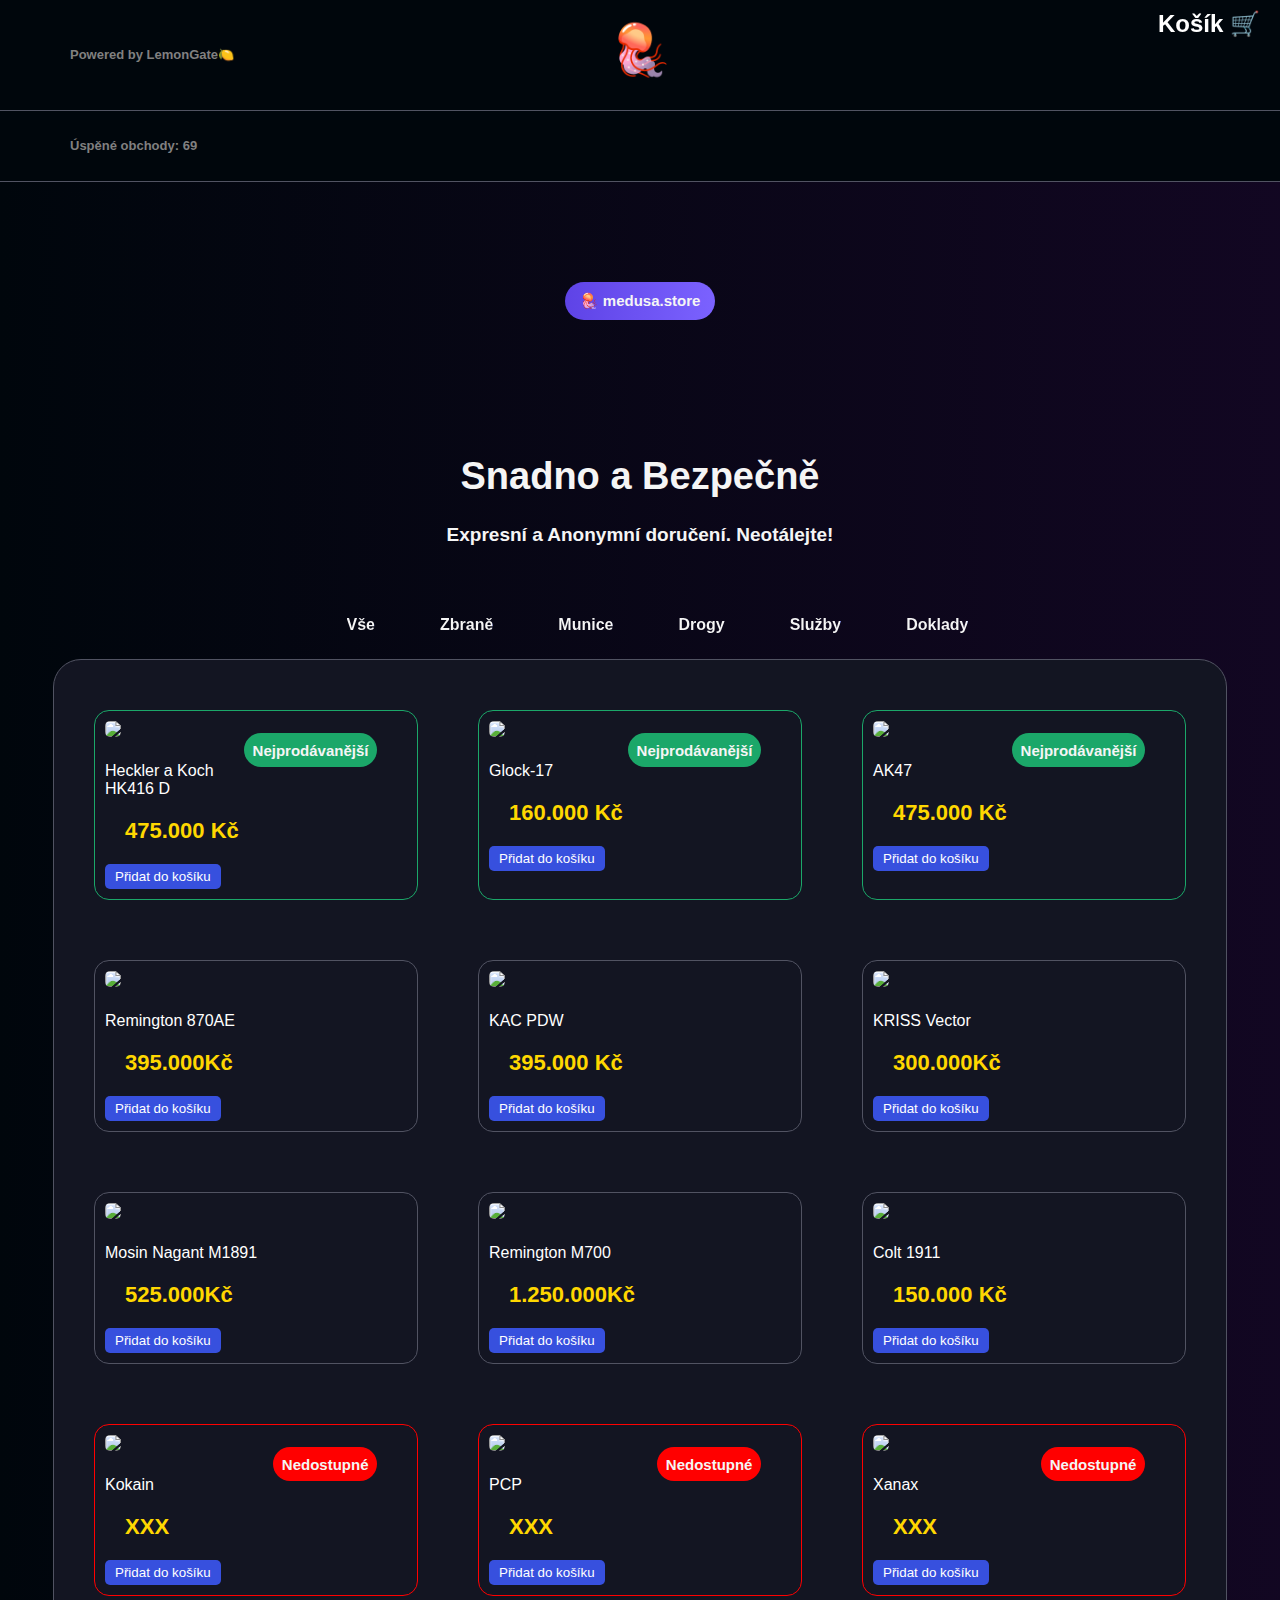
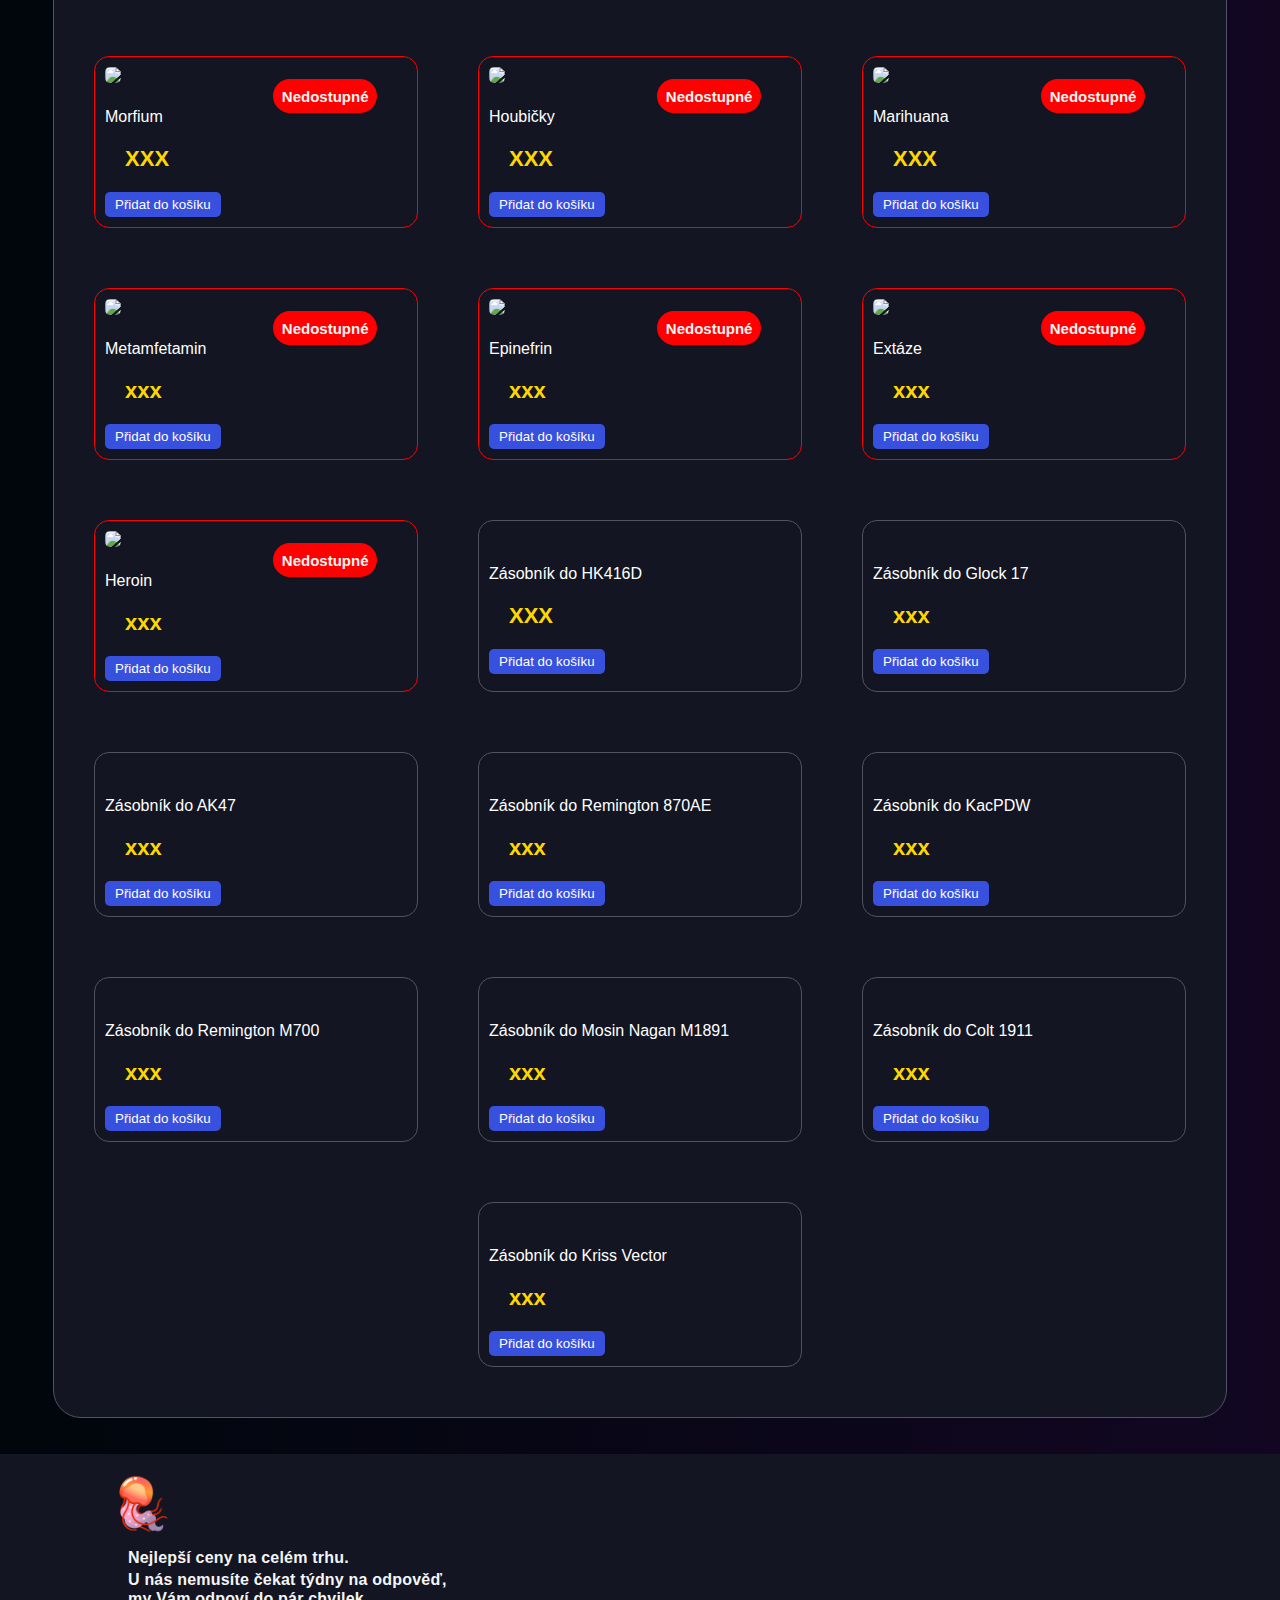
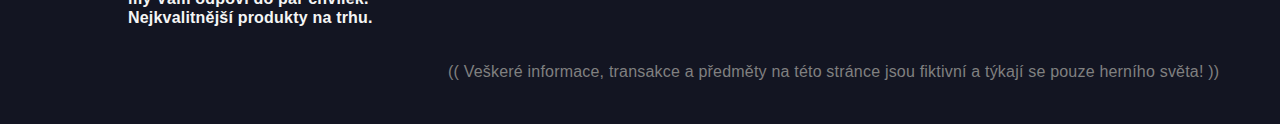
==== main.html @ bc712dbf "medusa.store" ====
<!DOCTYPE html>
<html lang="en">
<head>
    <meta charset="UTF-8">
    <meta name="viewport" content="width=device-width, initial-scale=1.0">
    <link rel="stylesheet" href="styles.css">
    <link rel="stylesheet" href="https://fonts.googleapis.com/css2?family=Poppins:wght@500;700&display=swap">

    <script defer src="script.js"></script>
    <title>Product Shop</title>
</head>
<body>
    <div class="container">
        <div class="header">
            <a href="https://artic.leosight.cz/lemongate.ic/" class="powered-by" style="text-decoration: none;"><b>Powered by LemonGate🍋</b></a>
            <p class="logo"><b>🪼</b></p>
        </div>
        <div class="underheader"></div>
        
        <div class="successful-deals">
            <p class="deals-text"><b>Úspěné obchody: 69</b></p>
            <p class="email-text"><b>Email: xyzxyaseawd.ic</b></p>
        </div>
        <div class="underheader"></div>
        <div class="medusa-store">
            <span><b>🪼 medusa.store</b></span>
        </div>
        <div class="slogan">
            <h1><b>Snadno a Bezpečně</b></h1>
            <h4>Expresní a Anonymní doručení. Neotálejte!</h4>
        </div>
        <div class="category-selection">
            <div class="category-option" data-category="all" onclick="selectCategory('all')"><b>Vše</b></div>
            <div class="category-option" data-category="weapons" onclick="selectCategory('weapons')"><b>Zbraně</b></div>
            <div class="category-option" data-category="ammo" onclick="selectCategory('ammo')"><b>Munice</b></div>
            <div class="category-option" data-category="drugs" onclick="selectCategory('drugs')"><b>Drogy</b></div>
            <div class="category-option" data-category="services" onclick="selectCategory('services')"><b>Služby</b></div>
            <div class="category-option" data-category="documents" onclick="selectCategory('documents')"><b>Doklady</b></div>
        </div>  
        <div class="product-container">
            <!-- TUTO NIC NEDOPLŇOVAT -->
            <!-- TUTO NIC NEDOPLŇOVAT -->
            <!-- TUTO NIC NEDOPLŇOVAT -->
        </div>
     </div>
     <div class="cart-container">
        <div class="cart-icon" onclick="toggleCart()"><b>Košík</b> 🛒</div>
        <div class="cart">
            <h2>Obsah košíku</h2>
            <ul id="cart-items"></ul>
            <div class="cart-total">Total: <span id="cart-total">0 Kč</span></div>
            <button class="complete-btn" onclick="openCompleteForm()">Pokračovat</button>
            <div id="complete-form" style="display: none;">
                <h2>Dokončete objednávku</h2>
                <table>
                    <tr>
                        <td><label for="email">Anonmail:</label></td>
                        <td><input type="text" id="email" name="email"></td>
                    </tr>
                    <tr>
                        <td><label for="number">Tel. číslo:</label></td>
                        <td><input type="text" id="number" name="number"></td>
                    </tr>
                    <tr>
                        <td><label for="delivery">Možnosti doručení:</label></td>
                        <td>
                            <select id="delivery" name="delivery">
                                <option value="Osobní vyzvednutí">Osobní vyzvednutí [ + 100 Tisíc ]</option>
                                <option value="Vyzvednutí z loakce">Vyzvednutí z určeného místa [ Zdarma ]</option>
                            </select>
                        </td>
                    </tr>
                    
                </table>
                <button onclick="submitForm()">Odeslat</button>
            </div>
        </div>
    </div>
    <br>
    <br>


    <div class="header2">
        <p class="dolnilogo"><b>🪼</b></p>
        <h4 class="dolnitext2"> Nejlepší ceny na celém trhu.</h4>
        <h4 class="dolnitext">U nás nemusíte čekat týdny na odpověď,</h4>
        <h4 class="dolnitext3">my Vám odpoví do pár chvilek.</h4>
        <h4 class="dolnitext4">Nejkvalitnější produkty na trhu.</h4>
        <p class="ooc">(( Veškeré informace, transakce a předměty na této stránce jsou fiktivní a týkají se pouze herního světa! ))</p>
    </div>

        
    </div>

    <div class="notification" id="notification">
        <h2>Objednávka dokončena</h2>
        <p>Vaše objednávka zůstala úspěšně dokončena!</p>
        <p id="orderCode"></p>
        <p id="orderDate"></p>
    </div>

    
</body>
</html>
---- styles.css ----
body {
  margin: 0;
  padding: 0;
  font-family: "Poppins-Bold", sans-serif;
  background: linear-gradient(to right, #00060C, hsl(265, 67%, 8%));
  
}


.header {
  width: 100%;
  height: 110px;
  background-color:    #00060C;
  position: relative;
}

.powered-by {
  position: absolute;
  left: 70px;
  top: 0;
  height: 15px;
  line-height: 110px;
  margin: 0;
  color: grey;
  font-size: 13px;
  font-family: Arial, sans-serif;
}

.logo {
  position: absolute;
  text-align: center;
  left: 50%;
  top: 0%;
  transform: translate(-50%, -50%);
  font-size: 50px;
}

.underheader {
  width: 100%;
  height: 1px;
  background-color: #515362;
}

.successful-deals {
  width: 100%;
  height: 70px;
  background-color: #00060C;
  position: relative;
}

.deals-text {
  position: absolute;
  left: 70px;
  top: 0;
  height: 15px;
  line-height: 70px;
  margin: 0;
  color: grey;
  font-size: 13px;
  font-family: Arial, sans-serif;
}

.email-text {
  position: absolute;
  left: 45%;
  top: 0%;
  transform: translate(-50%, -50%);
  height: 15px;
  line-height: 70px;
  margin: 0;
  color: grey;
  font-size: 13px;
  font-family: Arial, sans-serif;
  opacity: 0;
  animation: fadeIn 2.5s ease-out forwards;
}


@keyframes fadeIn {
  from {
      opacity: 0;
      transform: translateY(5px); 
  }
  to {
      opacity: 1;
      transform: translateY(0);
  }
}


.nav-buttons {
  width: 150px;
  display: flex;
}

.category-selection {
  margin: auto;
  color: whitesmoke;
  display: flex;
  border-radius: 50px;
  width: 90%;
  max-width: 2000px; 
  padding: 5px;
  justify-content: center;
}

.category-option {
  cursor: pointer;
  margin: 15px;
  margin-left: 50px;
  margin-top: 25px;
  display: flex;
  align-items: center;
  position: relative;
  overflow: hidden;
  background-image: linear-gradient(
    to right,
    #3750de,
    #3750de 50%,
    whitesmoke 50%
  );
  background-size: 200% 100%;
  background-position: -100%;
  display: inline-block;
  padding: 5px 0;
  position: relative;
  -webkit-background-clip: text;
  -webkit-text-fill-color: transparent;
  transition: all 0.4s ease-in-out;
  font-size: bold;
}

.category-option:before {
  content: '';
  background: #54b3d6;
  display: block;
  position: absolute;
  bottom: -3px;
  left: 0;
  width: 0;
  height: 3px;
  transition: all 0.3s ease-in-out;
  font-size: bold;
}

.category-option:hover {
 background-position: 0;
}

.category-option:hover::before {
  width:100%;
}

.category-text {
  padding: 10px;
  border-radius: 20px;
  color: white;
}

.category-space {
  width: 250px;
}

.select-box {
  appearance: none;
  width: 100%;
  color: white;
  background-color: #5500C2;
  font-size: 15px;
  margin: auto;
  color: white;
  display: flex;
  border: 1px solid white;
  border-radius: 10px;
  padding: 5px;
  justify-content: center;
  text-align: center;
}


.slogan {
  color: whitesmoke;
  text-align: center;
  padding: 10px;
  font-family: "Poppins-Bold", sans-serif;
  font-size: 19px;
  margin-top: 10px;
}

.medusa-store {
  color: whitesmoke;
  font-size: 15px;
  text-align: center;
  margin: 100px auto;
  padding: 10px;
  background: linear-gradient(to left, #7b62ff, #5e43e6);
  border-radius: 20px;
  width: 130px;
}

.product-container {
  width: 90%;
  max-width: 1200px;
  margin: 0 auto;
  border-radius: 28px;
  border: 1px solid #515362;
  padding: 10px;
  padding-top: 20px;
  padding-bottom: 20px;
  background-color: #131522;
  display: flex;
  flex-wrap: wrap;
  justify-content: space-evenly;
}

.product {
  width: calc(33.33% - 60px);
  margin: 30px;
  padding: 10px;
  border: 1px solid #515362;
  border-radius: 15px;
  box-sizing: border-box;
  align-items: center;
  box-sizing: border-box;
  transition: transform 0.3s ease;
}

.zvetseno {
  transform: scale(1.1); 
}

@media (max-width: 900px) {
  .product {
    width: calc(50% - 20px);
  }
}

@media (max-width: 600px) {
  .product {
    width: calc(100% - 20px);
  }
}


.product img {
  max-width: 35%;
  height: auto;
  border-radius: 5px;
  margin-bottom: 5px;
  text-align: center;
}

.product-description {
  margin-top: 10px;
}

.product p {
  color: white;
}

.Bestseller-label {
  color: whitesmoke;
  font-weight: bold;
  text-align: right;
  margin-right: 30px;
  margin-top: 12px;
  display: inline-block;
  background-color: #1ba769;
  padding: 8.5px;
  border-radius: 85px;
  font-size: 15px;
  float: right;
}

.outofstock-label{
  color: whitesmoke;
  font-weight: bold;
  text-align: right;
  margin-right: 30px;
  margin-top: 12px;
  display: inline-block;
  background-color: red;
  padding: 8.5px;
  border-radius: 85px;
  font-size: 15px;
  float: right;
}


.cart-container {
  position: fixed;
  top: 10px;
  right: 10px;
  display: flex;
  align-items: center;
  color: white;
  cursor: pointer;
}



.cart-icon {
  font-size: 24px;
  margin-right: 10px;
}

.cart {
  display: none;
  position: absolute;
  top: 40px;
  right: 0;
  background-color: #131522;
  padding: 10px;
  border-radius: 10px;
  box-shadow: 0 0 10px rgba(0, 0, 0, 0.5);
  z-index: 1;
}

.cart h2 {
  margin-bottom: 10px;
  margin: auto;
  align-items: center;
  text-align: center;
}

.cart-total {
  margin-top: 10px;
  margin-right: 300px;
  margin-top:10px ;

}


.add-to-cart {
  background-color: #3750de;
  color: white;
  border: none;
  padding: 5px 10px;
  border-radius: 5px;
  cursor: pointer;
  
}

#cart-total {
    display: inline-block;
}

.header2 {
  width: 100%;
  height: 270px;
  background-color: #131522;
  position: relative;
}

.dolnitext2 {
  position: absolute;
  left: 10%;
  top: 20%;
  height: 15px;
  line-height: 100px;
  margin: 0;
  color: whitesmoke;
  font-size: 16px;
  font-family: Arial, sans-serif;
  letter-spacing: 0.2px;
}

.dolnitext {
  position: absolute;
  left: 10%;
  top: 28%;
  height: 15px;
  line-height: 100px;
  margin: 0;
  color: whitesmoke;
  font-size: 16px;
  font-family: Arial, sans-serif;
  letter-spacing: 0.2px;
}

.dolnitext3 {
  position: absolute;
  left: 10%;
  top: 35%;
  height: 15px;
  line-height: 100px;
  margin: 0;
  color: whitesmoke;
  font-size: 16px;
  font-family: Arial, sans-serif;
  letter-spacing: 0.2px;
}

.dolnilogo {

  position: absolute;
  text-align: center;
  left: 11%;
  top: 0%;
  transform: translate(-50%, -50%);
  font-size: 50px;
  }
  
  .dolnitext4 {
    position: absolute;
    left: 10%;
    top: 42%;
    height: 15px;
    line-height: 100px;
    margin: 0;
    color: whitesmoke;
    font-size: 16px;
    font-family: Arial, sans-serif;
    letter-spacing: 0.2px;
  }

  .complete-btn {
    background-color: #28a745;
    color: white;
    border: none;
    padding: 5px 10px;
    border-radius: 5px;
    cursor: pointer;
    margin-top: 10px;
}

#complete-form {
    margin-top: 15px;
}

.notification {
  position: fixed;
  bottom: 20px;
  right: 20px;
  width: 225px;
  height: 125px;
  background-color: #131522;
  border: 2px solid #515362;
  border-radius: 10px;
  color: #ffffff;
  padding: 10px;
  display: none;
  transition: opacity 0.5s ease-in-out;
  text-align: center;
}

.notification h2 {
  margin-top: 0;
  font-size: 16px;
}

.notification p {
  font-size: 14px;
  text-align: center;
}

.ooc {
  position: absolute;
  left: 35%;
  top: 62%;
  height: 15px;
  line-height: 100px;
  margin: 0;
  color: grey;
  font-size: 16px;
  font-family: Arial, sans-serif;
  letter-spacing: 0.2px;
}


.stock {
  position: fixed;
  bottom: 20px;
  right: 20px;
  width: 225px;
  height: 125px;
  background-color: #131522;
  border: 2px solid #515362;
  border-radius: 10px;
  color: #ffffff;
  padding: 10px;
  display: none;
  transition: opacity 0.5s ease-in-out;
  text-align: center;
}

.stock h2 {
  margin-top: 0;
  font-size: 16px;
}

.stock p {
  font-size: 14px;
  text-align: center;
}
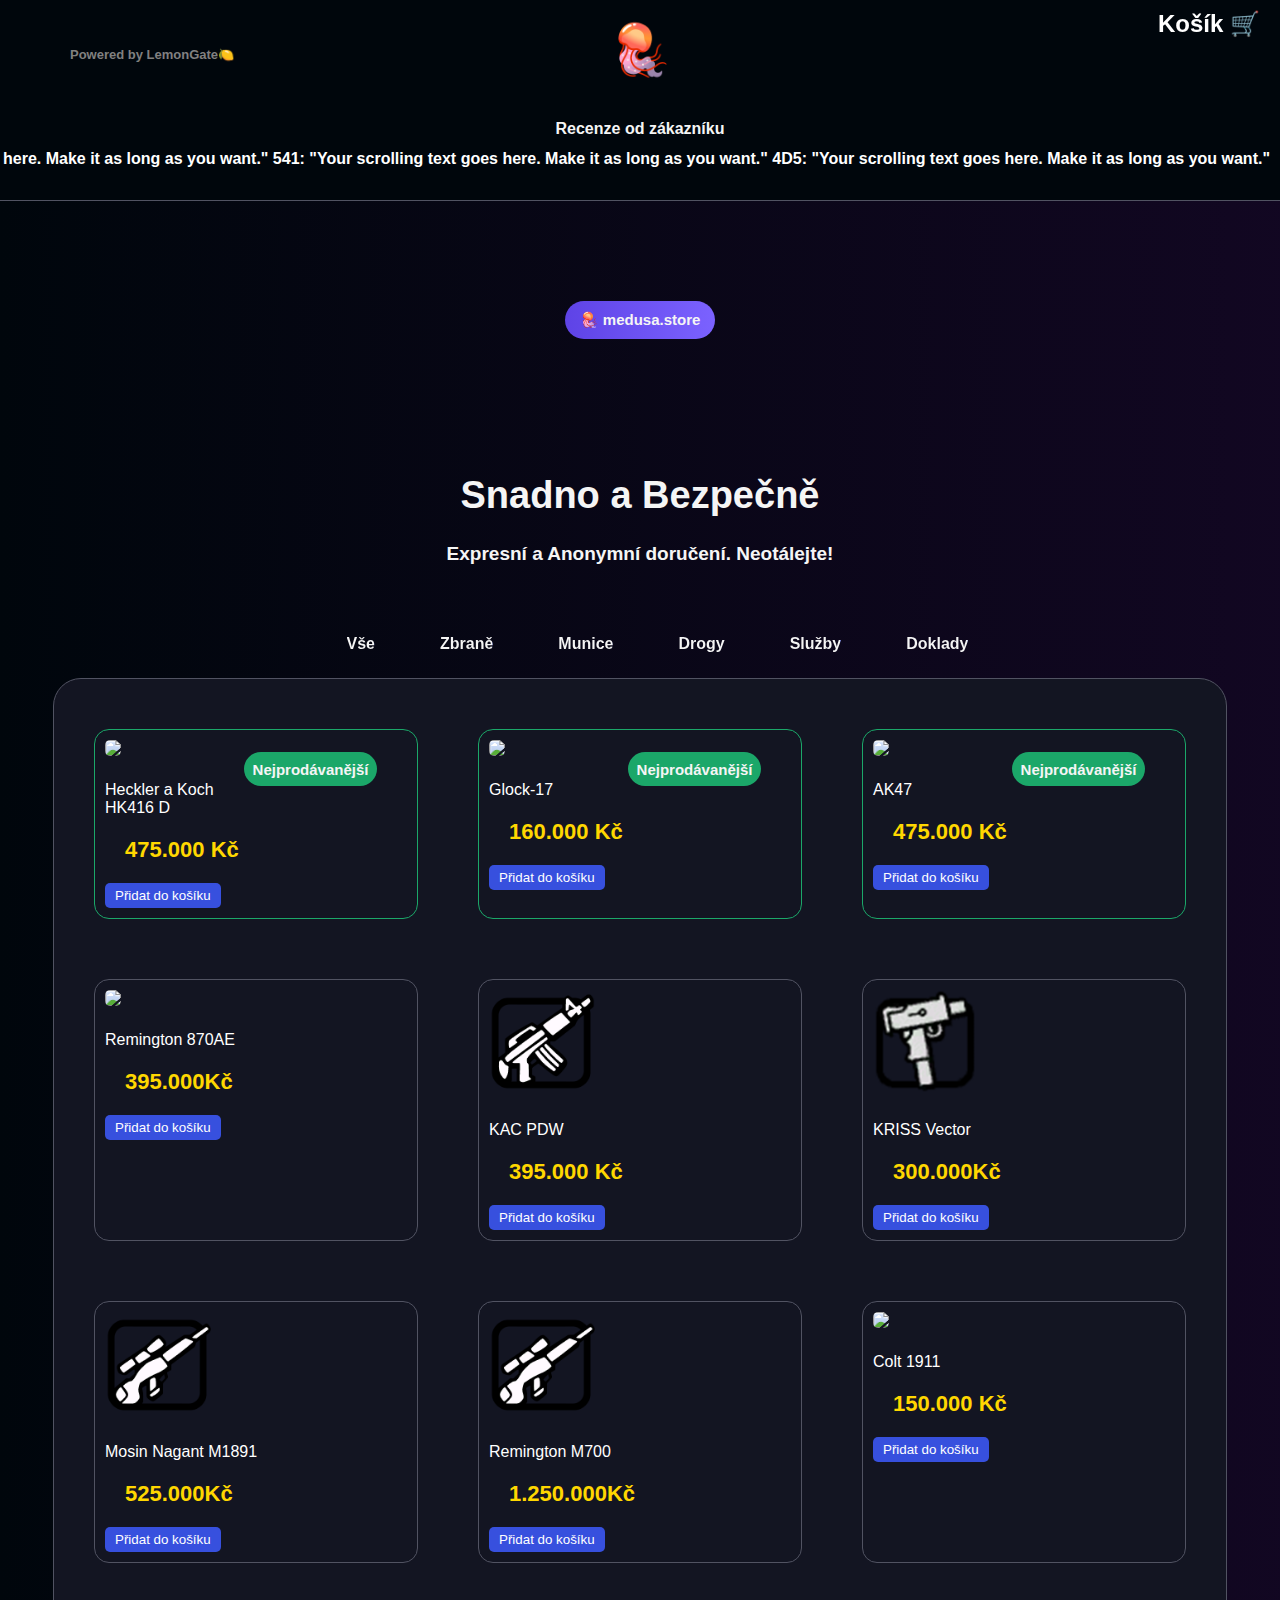
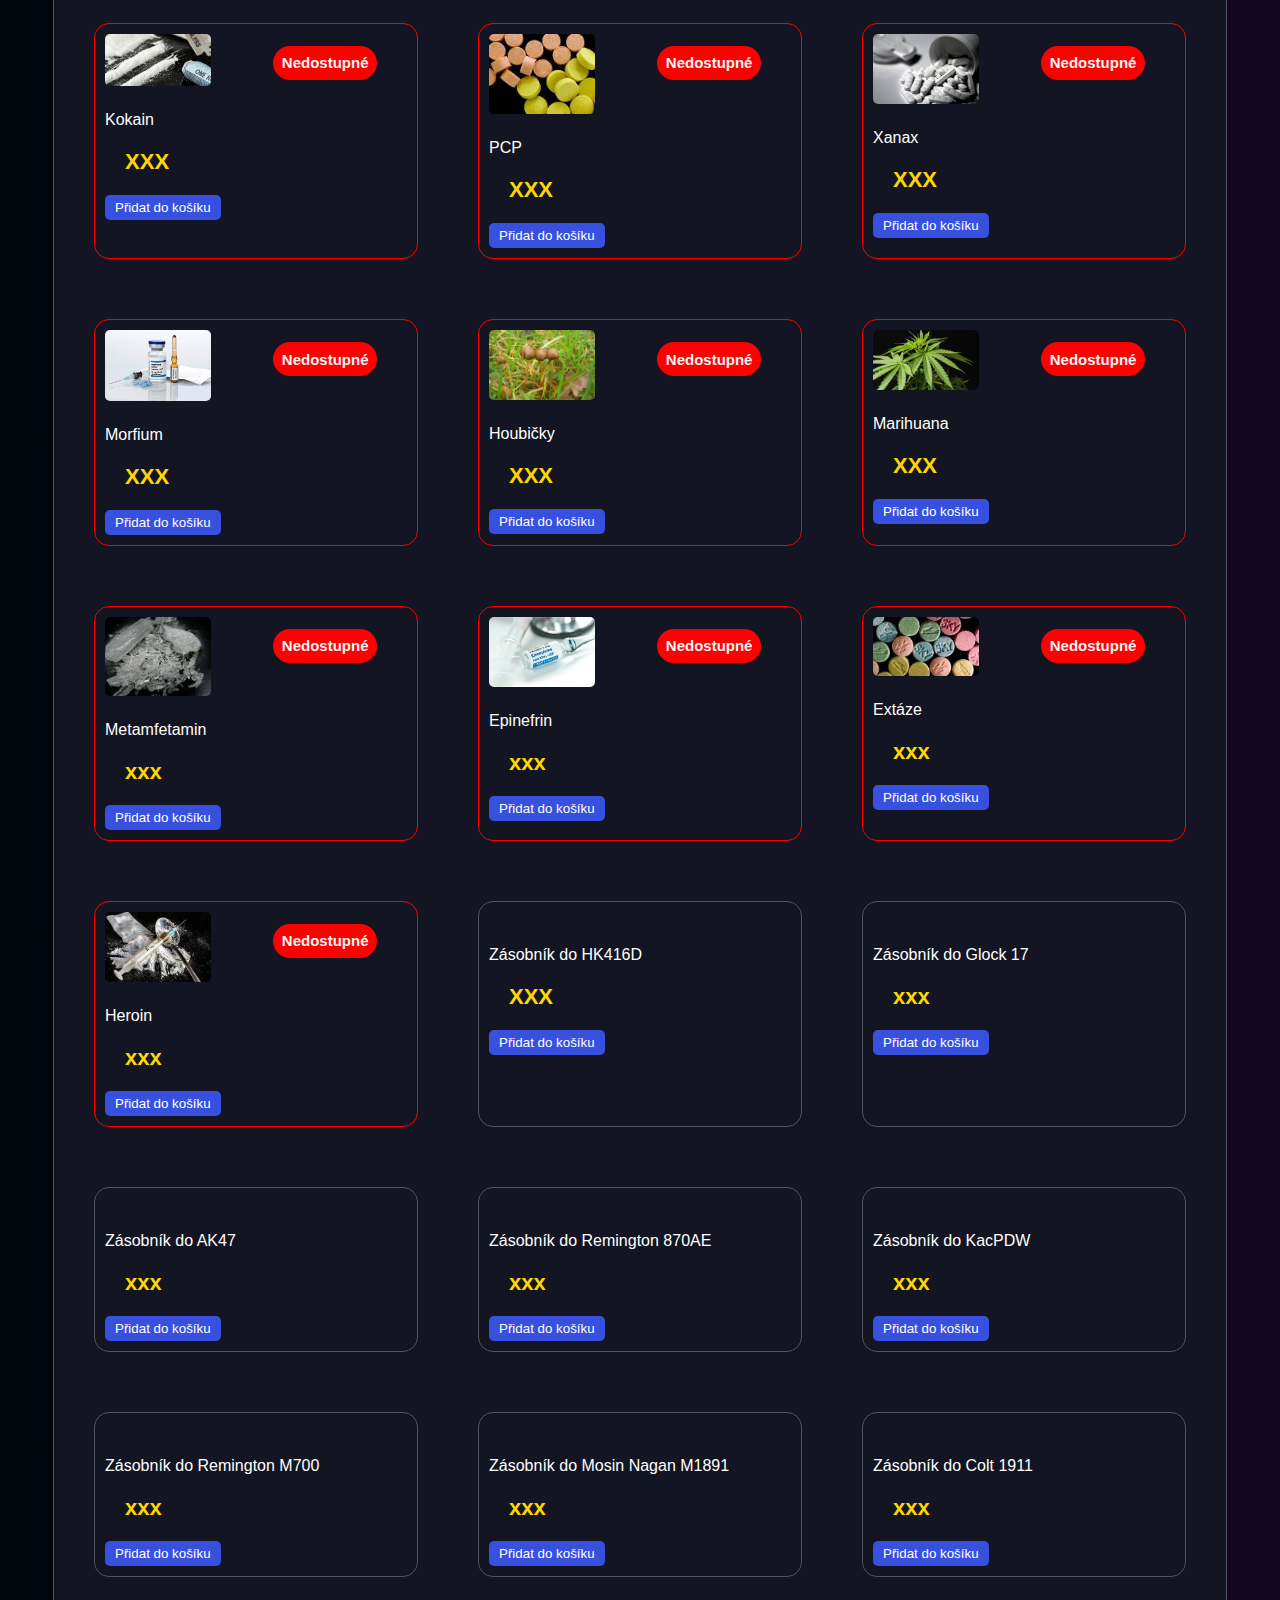
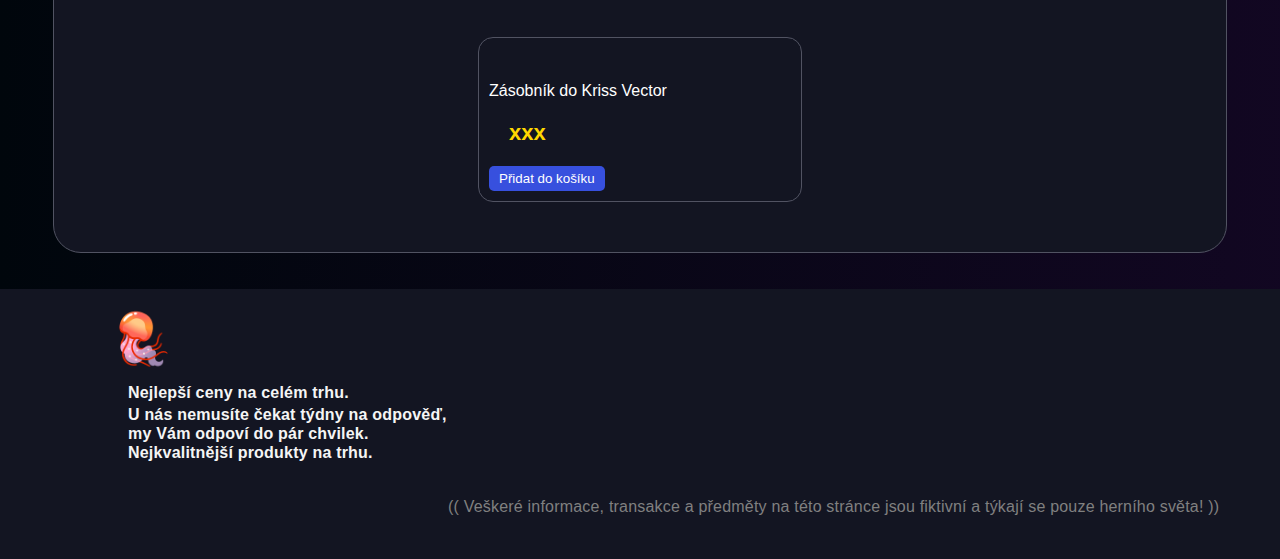
==== commit 58c1112a: "Little bit of "visual" update" ====
--- a/main.html
+++ b/main.html
@@ -1,3 +1,4 @@
+<!--celá stránka je napsaná přes uživatele "davis2115"-->
 <!DOCTYPE html>
 <html lang="en">
 <head>
@@ -15,11 +16,17 @@
             <a href="https://artic.leosight.cz/lemongate.ic/" class="powered-by" style="text-decoration: none;"><b>Powered by LemonGate🍋</b></a>
             <p class="logo"><b>🪼</b></p>
         </div>
-        <div class="underheader"></div>
-        
-        <div class="successful-deals">
-            <p class="deals-text"><b>Úspěné obchody: 69</b></p>
-            <p class="email-text"><b>Email: xyzxyaseawd.ic</b></p>
+        <div class="scrolling-bar-header">
+            <b>Recenze od zákazníku</b>
+            <br>
+        </div>
+        <div class="scrolling-bar">
+            <div class="scrolling-text">
+                <!--ANIMOVANEJ TEXT-->
+                <b>D6F: " Your scrolling text goes here. Make it as long as you want." </b>
+                <b>541: "Your scrolling text goes here. Make it as long as you want."</b>
+                <b>4D5: "Your scrolling text goes here. Make it as long as you want."</b>
+            </div>
         </div>
         <div class="underheader"></div>
         <div class="medusa-store">
@@ -54,12 +61,17 @@
                 <h2>Dokončete objednávku</h2>
                 <table>
                     <tr>
-                        <td><label for="email">Anonmail:</label></td>
-                        <td><input type="text" id="email" name="email"></td>
+                        <td><label for="nick">Nick na Lemongatu: </label></td>
+                        <td><input type="text" id="nick" name="nick" placeholder="Anonymous123"></td>
                     </tr>
                     <tr>
+                        <td><label for="email">Anonmail:</label></td>
+                        <td><input type="text" id="email" name="email" placeholder="wildpoliceman@anonmail.ic"></td>
+                    </tr>
+                    
+                    <tr>
                         <td><label for="number">Tel. číslo:</label></td>
-                        <td><input type="text" id="number" name="number"></td>
+                        <td><input type="text" id="number" name="number" placeholder="123456 [NEPOVINNÉ]"></td>
                     </tr>
                     <tr>
                         <td><label for="delivery">Možnosti doručení:</label></td>
--- a/styles.css
+++ b/styles.css
@@ -1,8 +1,10 @@
+/* celá stránka je napsaná přes uživatele "davis2115" */
 body {
   margin: 0;
   padding: 0;
   font-family: "Poppins-Bold", sans-serif;
-  background: linear-gradient(to right, #00060C, hsl(265, 67%, 8%));
+  background: linear-gradient(to right, #00060C, hsl(264, 66%, 8%));
+  
   
 }
 
@@ -12,6 +14,7 @@
   height: 110px;
   background-color:    #00060C;
   position: relative;
+  padding-bottom: 10px;
 }
 
 .powered-by {
@@ -41,12 +44,7 @@
   background-color: #515362;
 }
 
-.successful-deals {
-  width: 100%;
-  height: 70px;
-  background-color: #00060C;
-  position: relative;
-}
+
 
 .deals-text {
   position: absolute;
@@ -493,3 +491,39 @@
   font-size: 14px;
   text-align: center;
 }
+
+.scrolling-bar-header {
+  background-color: #00060C;
+  color: whitesmoke;
+  text-align: center;
+  height: 30px;
+}
+
+.scrolling-bar {
+  height: 50px;
+  width: 100%;
+  background-color: #00060C;
+  overflow: hidden;
+  white-space: nowrap;
+  position: relative;
+}
+
+.scrolling-text {
+  animation: scrollText 30s linear infinite; 
+  display: inline-block;
+  padding: 0 10px;
+  color: white;
+  text-align: center;
+  white-space: nowrap; 
+  position: absolute; 
+  right: 0; 
+}
+
+@keyframes scrollText {
+  0% {
+      transform: translateX(100%);
+  }
+  100% {
+      transform: translateX(-100%);
+  }
+}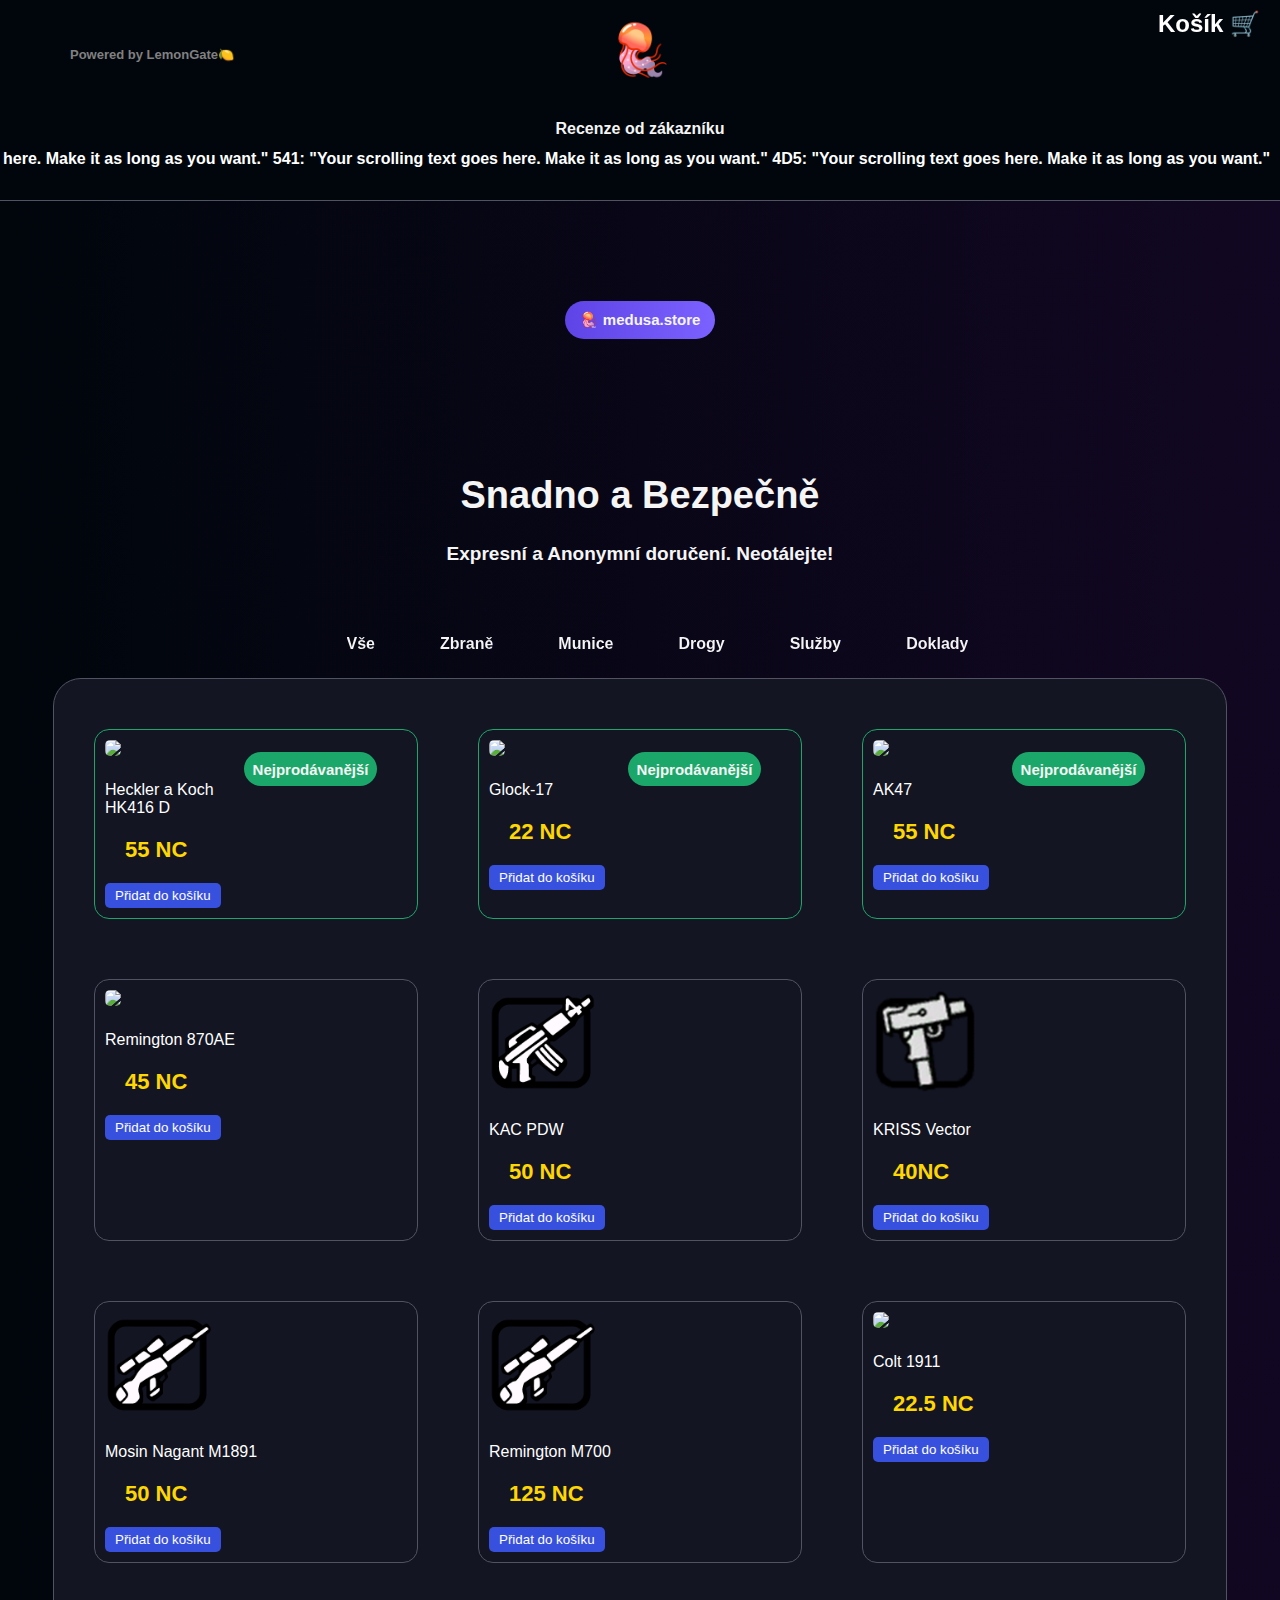
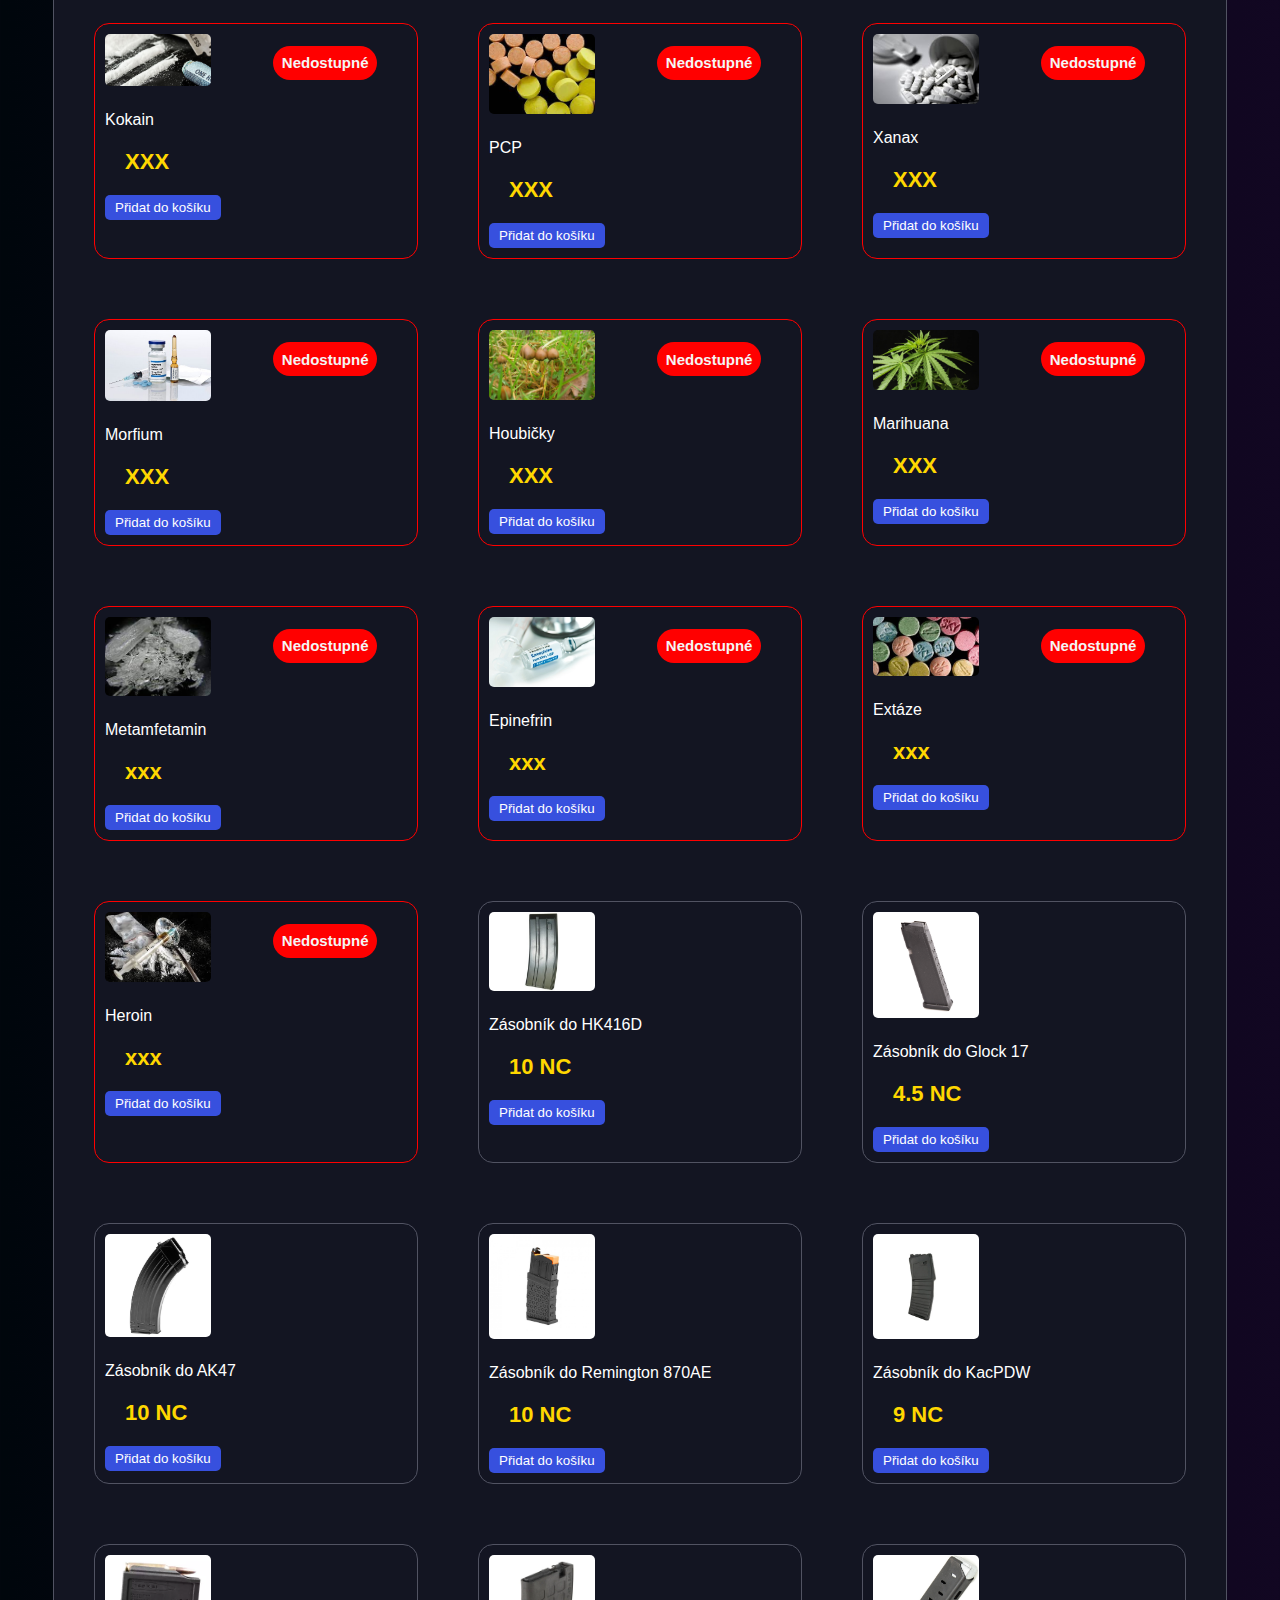
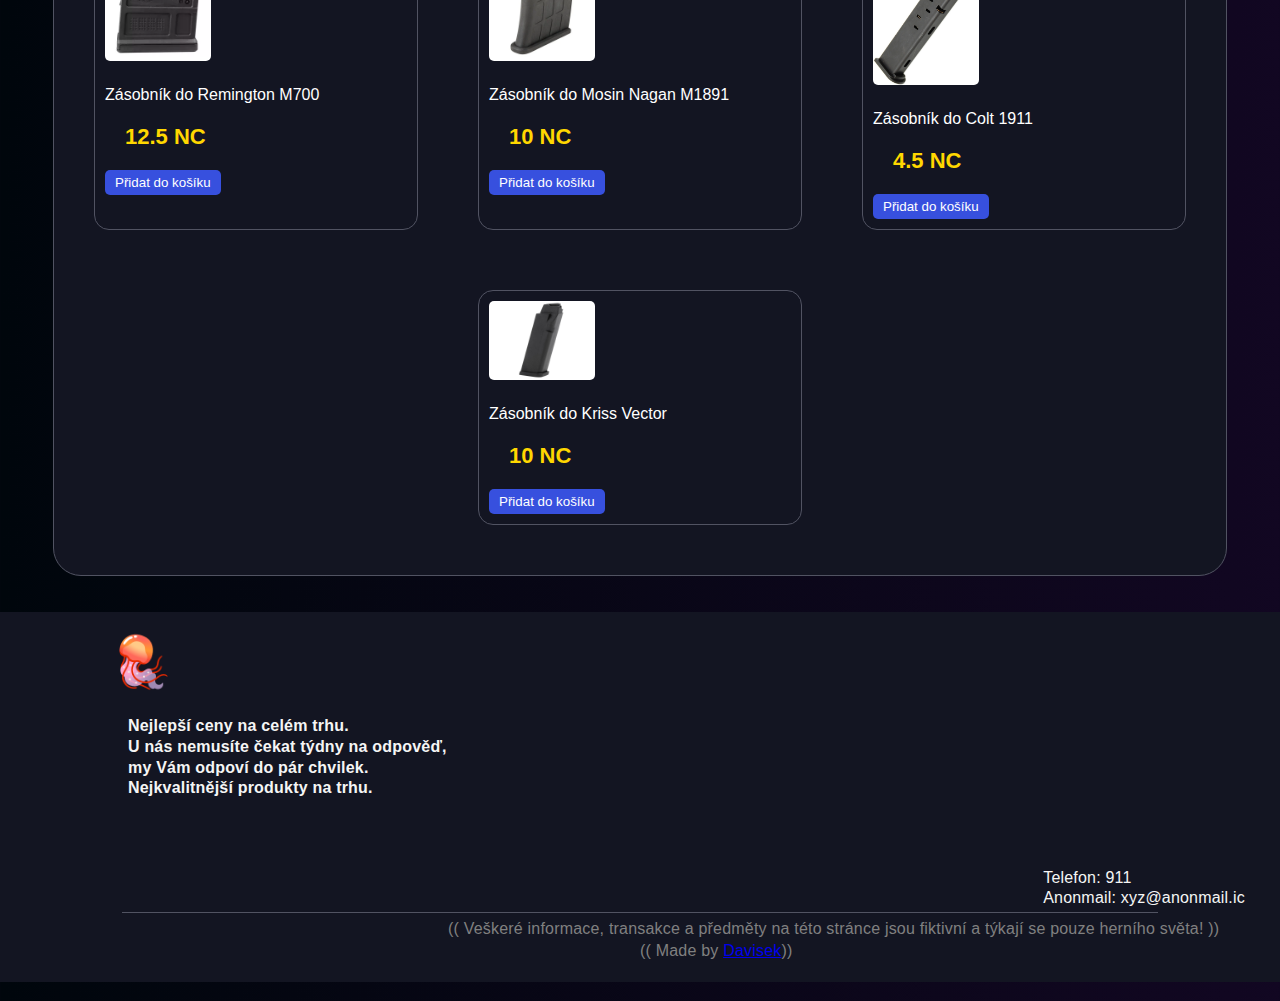
==== commit dc55b29f: "Little bit of visual added" ====
--- a/main.html
+++ b/main.html
@@ -94,16 +94,22 @@
 
     <div class="header2">
         <p class="dolnilogo"><b>🪼</b></p>
-        <h4 class="dolnitext2"> Nejlepší ceny na celém trhu.</h4>
-        <h4 class="dolnitext">U nás nemusíte čekat týdny na odpověď,</h4>
-        <h4 class="dolnitext3">my Vám odpoví do pár chvilek.</h4>
-        <h4 class="dolnitext4">Nejkvalitnější produkty na trhu.</h4>
+        <div class="dolnitext">
+            <h4>Nejlepší ceny na celém trhu.</h4>
+            <h4>U nás nemusíte čekat týdny na odpověď,</h4>
+            <h4>my Vám odpoví do pár chvilek.</h4>
+            <h4>Nejkvalitnější produkty na trhu.</h4>
+        </div>
+        <div class="centered-content"> 
+            <div class="dolniheader"></div>
+        </div>
         <p class="ooc">(( Veškeré informace, transakce a předměty na této stránce jsou fiktivní a týkají se pouze herního světa! ))</p>
+        <p class="created">(( Made by <a href="https://leosight.cz/profil/9157">Davisek</a>))</p>
+        <div class="kontakt">
+            <p>Telefon: 911</p>
+            <p>Anonmail: xyz@anonmail.ic</p>
+        </div>
     </div>
-
-        
-    </div>
-
     <div class="notification" id="notification">
         <h2>Objednávka dokončena</h2>
         <p>Vaše objednávka zůstala úspěšně dokončena!</p>
@@ -113,4 +119,4 @@
 
     
 </body>
-</html>
+</html>--- a/styles.css
+++ b/styles.css
@@ -345,49 +345,30 @@
 
 .header2 {
   width: 100%;
-  height: 270px;
+  height: 370px;
   background-color: #131522;
   position: relative;
 }
 
-.dolnitext2 {
-  position: absolute;
-  left: 10%;
-  top: 20%;
-  height: 15px;
-  line-height: 100px;
-  margin: 0;
-  color: whitesmoke;
-  font-size: 16px;
-  font-family: Arial, sans-serif;
-  letter-spacing: 0.2px;
-}
 
 .dolnitext {
   position: absolute;
   left: 10%;
   top: 28%;
   height: 15px;
-  line-height: 100px;
-  margin: 0;
+  
+  margin: 0 auto;
   color: whitesmoke;
   font-size: 16px;
   font-family: Arial, sans-serif;
   letter-spacing: 0.2px;
 }
 
-.dolnitext3 {
-  position: absolute;
-  left: 10%;
-  top: 35%;
-  height: 15px;
-  line-height: 100px;
-  margin: 0;
-  color: whitesmoke;
-  font-size: 16px;
-  font-family: Arial, sans-serif;
-  letter-spacing: 0.2px;
-}
+.dolnitext h4 {
+  margin: 0;
+  line-height: 1.3; 
+}
+
 
 .dolnilogo {
 
@@ -397,22 +378,11 @@
   top: 0%;
   transform: translate(-50%, -50%);
   font-size: 50px;
-  }
+}
   
-  .dolnitext4 {
-    position: absolute;
-    left: 10%;
-    top: 42%;
-    height: 15px;
-    line-height: 100px;
-    margin: 0;
-    color: whitesmoke;
-    font-size: 16px;
-    font-family: Arial, sans-serif;
-    letter-spacing: 0.2px;
-  }
-
-  .complete-btn {
+
+
+.complete-btn {
     background-color: #28a745;
     color: white;
     border: none;
@@ -455,7 +425,7 @@
 .ooc {
   position: absolute;
   left: 35%;
-  top: 62%;
+  top: 72%;
   height: 15px;
   line-height: 100px;
   margin: 0;
@@ -463,6 +433,20 @@
   font-size: 16px;
   font-family: Arial, sans-serif;
   letter-spacing: 0.2px;
+}
+
+.created {
+  position: absolute;
+  left: 50%;
+  top: 78%;
+  height: 15px;
+  line-height: 100px;
+  margin: 0;
+  color: grey;
+  font-size: 16px;
+  font-family: Arial, sans-serif;
+  letter-spacing: 0.2px;
+ 
 }
 
 
@@ -526,4 +510,33 @@
   100% {
       transform: translateX(-100%);
   }
+}
+
+.centered-content {
+  display: flex;
+  justify-content: center;
+  padding-top: 300px;
+}
+
+.dolniheader {
+  width: 81%;
+  height: 1px;
+  background-color: #515362;
+}
+
+.kontakt {
+  position: absolute;
+  left: 81.5%;
+  top: 69%;
+  height: 1px;
+  margin: 0;
+  color: whitesmoke;
+  font-size: 16px;
+  font-family: Arial, sans-serif;
+  letter-spacing: 0.2px;
+}
+
+.kontakt p {
+  margin: 0;
+  line-height: 1.3; 
 }